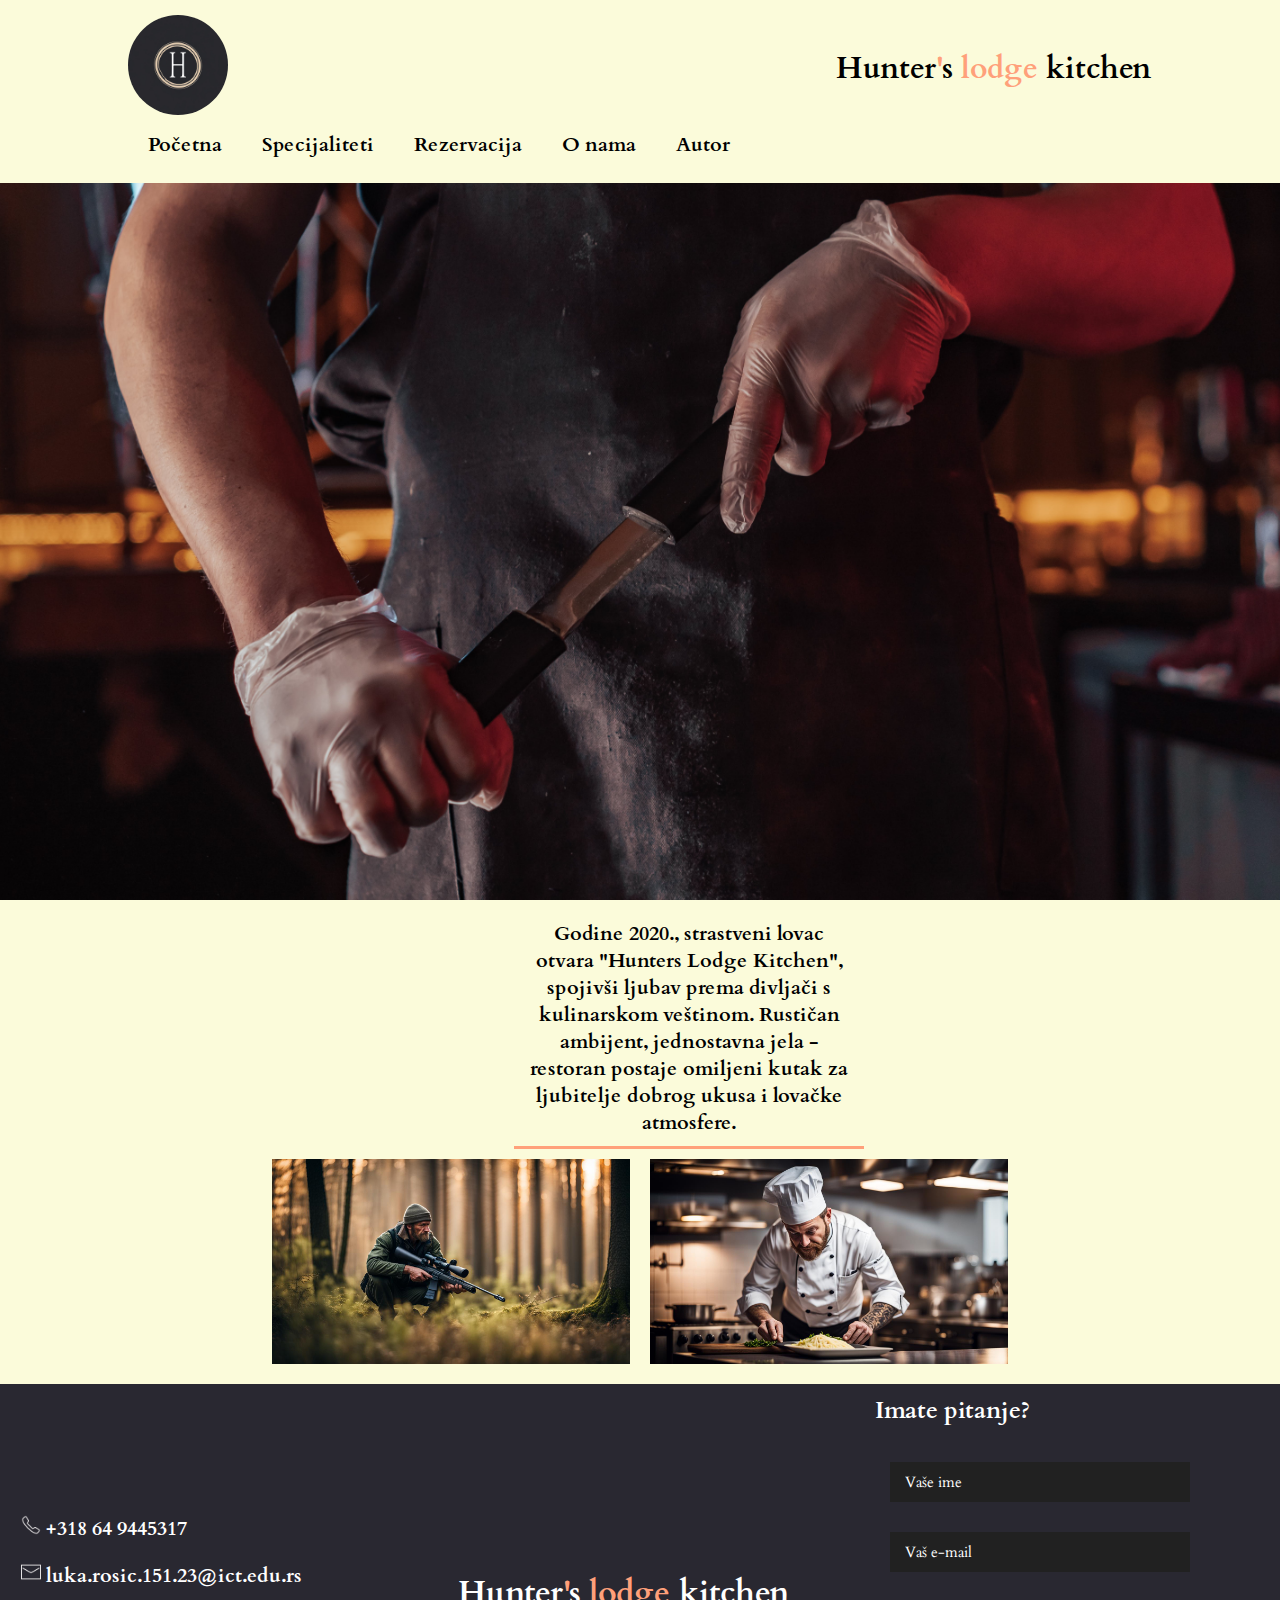
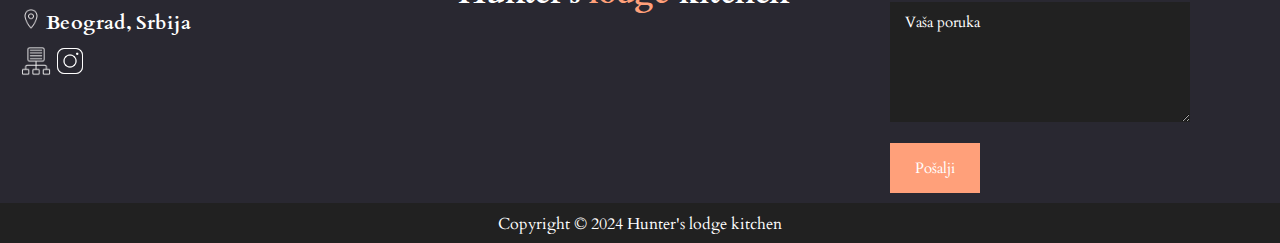
==== onama.html @ 0ed80db2 "Add files via upload" ====
<!DOCTYPE html>
<html>
<head>
  
    <meta charset="UTF-8">
    <link rel="stylesheet" href="css/style.css">
    <link rel="stylesheet" href="https://fonts.googleapis.com/css2?family=Cardo:wght@400;700&display=swap">
    <link rel="shortcut icon" href="images/icon.jpg">
    <title>Hunter's lodge kitchen</title>
</head>
<body>
  <div id="header4">
    <div class="container">
         <nav class="navigation">
                <a href="index.html"><img src="images/logo.jpg" alt="logo"class="logo"></a>
                <h1>Hunter<span>'</span>s <span>lodge</span> kitchen</h1>
                <ul id="sidebar">
                    <li><a href="index.html">Početna</a>
                    <li><a href="specijaliteti.html">Specijaliteti</a>
                    <li><a href="rezervacija.html">Rezervacija</a>
                    <li><a href="onama.html">O nama</a>
                    <li><a href="autor.html">Autor</a>
                 </ul>
         </nav>
    </div>
    <div id="header-text">
      <h1>O našoj kuhinji</h1>
    </div>

    </div>
  <div id="onama">
    <div id="tekst">
      <p>Godine 2020., strastveni lovac otvara "Hunters Lodge Kitchen", spojivši ljubav prema divljači s kulinarskom veštinom. Rustičan ambijent, jednostavna jela - restoran postaje omiljeni kutak za ljubitelje dobrog ukusa i lovačke atmosfere.</p>
    </div>
    <div id="onama-slike">
      <img src="images/lovac.jpg" alt="lovac">
      <img src="images/kuvar.jpg" alt="kuvar">
    </div>





    
   </div> 

   <footer>
    <div id="footer-content">
      <div class="social">
        <h3> <img src="images/phone.png" alt="telefon"> +318 64 9445317</h3>
        <h3> <img src="images/mail.png" alt="email"> luka.rosic.151.23@ict.edu.rs </h3>
        <h3> <img src="images/location.png" alt="telefon"> Beograd, Srbija</h3>
        <a href="sitemap.xml"><img src="images/sitemap.png" alt="sitemap"></a>
        <a href="https://instagram.com/ucanrunaway?igshid=OGQ5ZDc2ODk2ZA==" target="_blank"><img src="images/insta.png" alt="instagram"></a>
      </div>
      <div class="social">
        <h1>Hunter<span>'</span>s <span>lodge</span> kitchen</h1>
      </div>
      <div class="social">
        <h2>Imate pitanje?</h2>
        <form>
          <input type="text" name="Ime" placeholder="Vaše ime" required>
          <input type="email" name="Email" placeholder="Vaš e-mail" required>
          <textarea name="Poruka" rows="5" placeholder="Vaša poruka"></textarea>
          <button type="submit" id="submit">Pošalji</button>
        </form>
      </div>
    </div>
    <div id="copyright">
      <div id="copy">
        <p>Copyright &copy; 2024 Hunter's lodge kitchen</p>
      </div>
    </div>
  </footer>
  </body>
  </html>
---- css/style.css ----
* {
  margin: 0;
  padding: 0;
  font-family: 'Cardo', serif;
  box-sizing: border-box;
}

body {
  background: #fff;
  color: #000; 
}

html {
  scroll-behavior: smooth;
}

#header {
  width: 100%;
  height: 100vh;
  background-image: url(../images/background.jpg);
  background-size: cover;
  background-position: center;
  background-attachment: fixed
}
#header2 {
  width: 100%;
  height: 100vh;
  background-image: url(../images/specijal1.jpg);
  background-size: cover;
  background-position: center;
  background-attachment: fixed
}
#header3{
  width: 100%;
  height: 100vh;
  background-image: url(../images/restoran.jpg);
  background-size: cover;
  background-position: center;
  background-attachment: fixed
}
#header4{
  width: 100%;
  height: 100vh;
  background-image: url(../images/kuhinja.jpg);
  background-size: cover;
  background-position: center;
  background-attachment: fixed
}
#header5{
  width: 100%;
  height: 100vh;
  background-image: url(../images/autor.jpg);
  background-size: cover;
  background-position: center;
  background-attachment: fixed
}
.container {
  background-color: #fbfbda;
  opacity: 1;
  padding: 15px 10%;
}

nav {
  display: flex;
  align-items: center;
  justify-content: space-between;
  flex-wrap: wrap;
}
nav h1{
  font-size: 30px;
  
}
nav h1 span{
  color: #FFA07A; 
}


.logo {
  width: 100px;
  border-radius: 100px;
}

nav ul li {
  display: inline-block;
  list-style: none;
  margin: 10px 20px;
  font-weight: bold;
}

nav ul li a {
  color: #000;  
  text-decoration: none;
  font-size: 20px;
  position: relative;
}

nav ul li a::after {
  content: '';
  width: 0%;
  height: 3px;
  background: #FFA07A;
  position: absolute;
  left: 0;
  bottom: -6px;
  transition: 0.5s;
}

nav ul li a:hover::after {
  width: 100%;
}
#header-text{
  color: #fff;
  display: flex;
  justify-content:center;
  margin-top: 260px;
  font-size: 30px;
  text-transform: uppercase;
  opacity: 0;
  animation: fadeIn 1.5s ease-in-out forwards;
}
@keyframes fadeIn{
  from  {
    opacity: 0;
  }
  to{
    opacity: 1;
  }
}
#header-text3{
  color: #fff;
  display: flex;
  justify-content:center;
  margin-top: 150px;
  font-size: 30px;
  text-transform: uppercase;
  opacity: 0;
  animation: fadeIn 1.5s ease-in-out forwards;
}
@keyframes fadeIn{
  from  {
    opacity: 0;
  }
  to{
    opacity: 1;
  }
}

#dugme{
  margin-top: 30px;
  margin-left:   40%;
  width: 400px;
  display: flex;
  justify-content: space-between;
  opacity: 0;
  animation: fadeIn 2s ease-in-out forwards;
}
@keyframes fadeIn{
  from  {
    opacity: 0;
  }
  to{
    opacity: 1;
  }
}
#dugme a{
  text-decoration: none;
}
.btn{
  display: block;
  width: fit-content;
  border: none;
  padding: 15px 35px;
  background: #FFA07A;
  text-decoration: none;
  font-size: 20px;
  color: #fff;
  cursor: pointer;
  transition: background 0.5s;
}
.btn:hover{
  background: #fdb89c;
}
footer{ 
  height: 450px;
  background-color: #292831;
}
#footer-content{
  display: flex;
  justify-content: space-around;
  align-items: center;
  flex-wrap: wrap;
}
.social{
  width: 30%;
}
.social h3{
  padding: 10px 0px;
  color: #fff;
  font-size: 20px;
}
.social h3 img{
  width: 20px;
}
.social h2{
  color: #fff;
  padding: 10px 0px;
}
.social img{
  width: 30px;
}
.social h1{
  padding: 5px 10px;
  color: #fff;
}
.social h1 span{
  color: #FFA07A;
}
form{
  padding: 10px 15px;
}
form input, form textarea{
  width: 300px;
  border: 0;
  outline: none;
  background: #212121;
  padding: 10px 15px;
  margin: 15px 0;
  color: #fff;
  font-size: 15px;
}
::placeholder{
  color: #fff;
}
#submit{
  display: block;
  width: fit-content;
  border: none;
  padding: 15px 25px;
  background: #FFA07A;
  text-decoration: none;
  font-size: 15px;
  color: #fff;
  cursor: pointer;
  transition: background 0.5s;
}
#submit:hover{
  background: #fdb89c;
}
#copyright{
  width: 100%;
  height: 40px;
  padding-top: 10px;
  background-color: #212121;
  color: #fff;
  text-align: center;
  display: flex; 
  justify-content: center;
}
#sadrzaj{
  width: 100%;
  height: 100vh;
  margin-top: 0px;
  background-color: #fbfbda;
  display: flex;
  align-items: center;
}

#specijali {
  width: 80%;
  margin: 40px auto;
  display: flex;
  flex-wrap: wrap;
  justify-content: space-around;
}

.hrana {
  width: 30%; 
  margin: 10px;
  box-sizing: border-box;
  background-color: #fff;
  box-shadow: 2px 2px 2px 2px #000;
  display: flex;
  flex-direction: column;
  padding: 10px;
  transition: background 0.5s, transform 0.5s;
}
.hrana:hover{
  background-color: #dcdcdc;
  transform: translateY(-10px);
}
.hrana img {
  max-width: 100%;
  height: auto; 
  padding: 5px;
}

.hrana p{
  color: #000;
  font-weight: bolder;
  font-size: 20px;
  margin-left: 5px;
  text-align: center; 
}
#holder{
  width: 100%;
  display: flex;
  justify-content: center;
}
#rezervacija{
  width: 400px;
}
#rezervacija form .btn{
  margin-left: 50px;
  opacity: 0;
  animation: fadeIn 2.5s ease-in-out forwards;
}
@keyframes fadeIn{
  from  {
    opacity: 0;
  }
  to{
    opacity: 1;
  }
}
#rezervacija form input[type="time"]{
  color: #000;
  background: #fbfbda;
  opacity: 0;
  animation: fadeIn 1.5s ease-in-out forwards;
}
@keyframes fadeIn{
  from  {
    opacity: 0;
  }
  to{
    opacity: 1;
  }
}

#rezervacija form input[type="date"]{
  color: #000;
  background: #fbfbda;
  opacity: 0;
  animation: fadeIn 1.5s ease-in-out forwards;
}
@keyframes fadeIn{
  from  {
    opacity: 0;
  }
  to{
    opacity: 1;
  }
}
#onama{
  width: 100%;
  background-color: #fbfbda;
  padding: 10px;
}
#tekst{
  width: 350px;
  margin-left: 40%;
  padding: 10px;
  border-bottom: 3px solid #FFA07A;
  font-size: 20px;
  font-weight: bolder;
  text-align: center;
}
#onama-slike{
  display: flex;
  justify-content: center;
}
#onama-slike img{
  width: 30%;
  padding: 10px;
}
#kontakt{
  width: 100%;
  height: 400px;
  background-color: #fbfbda;
  display: flex;
  justify-content: space-around;
}
#kontakt-sadrzaj{
  padding: 25px;
}
#ime{
  width: max-content;
  padding: 5px;
  border-top: 2px solid #FFA07A;
  border-bottom: 2px solid #FFA07A;
}
#adresa{
  width: max-content;
  margin-top: 50px;
  padding: 5px;
  border-top: 2px solid #FFA07A;
  border-bottom: 2px solid #FFA07A;
}
#fakultet{
  width: max-content;
  margin-top: 50px;
  padding: 5px;
  border-top: 2px solid #FFA07A;
  border-bottom: 2px solid #FFA07A;
}
#autorimg{
  width: 260px;
}
#autorimg img{
  width: 100%;
  padding: 15px;
}
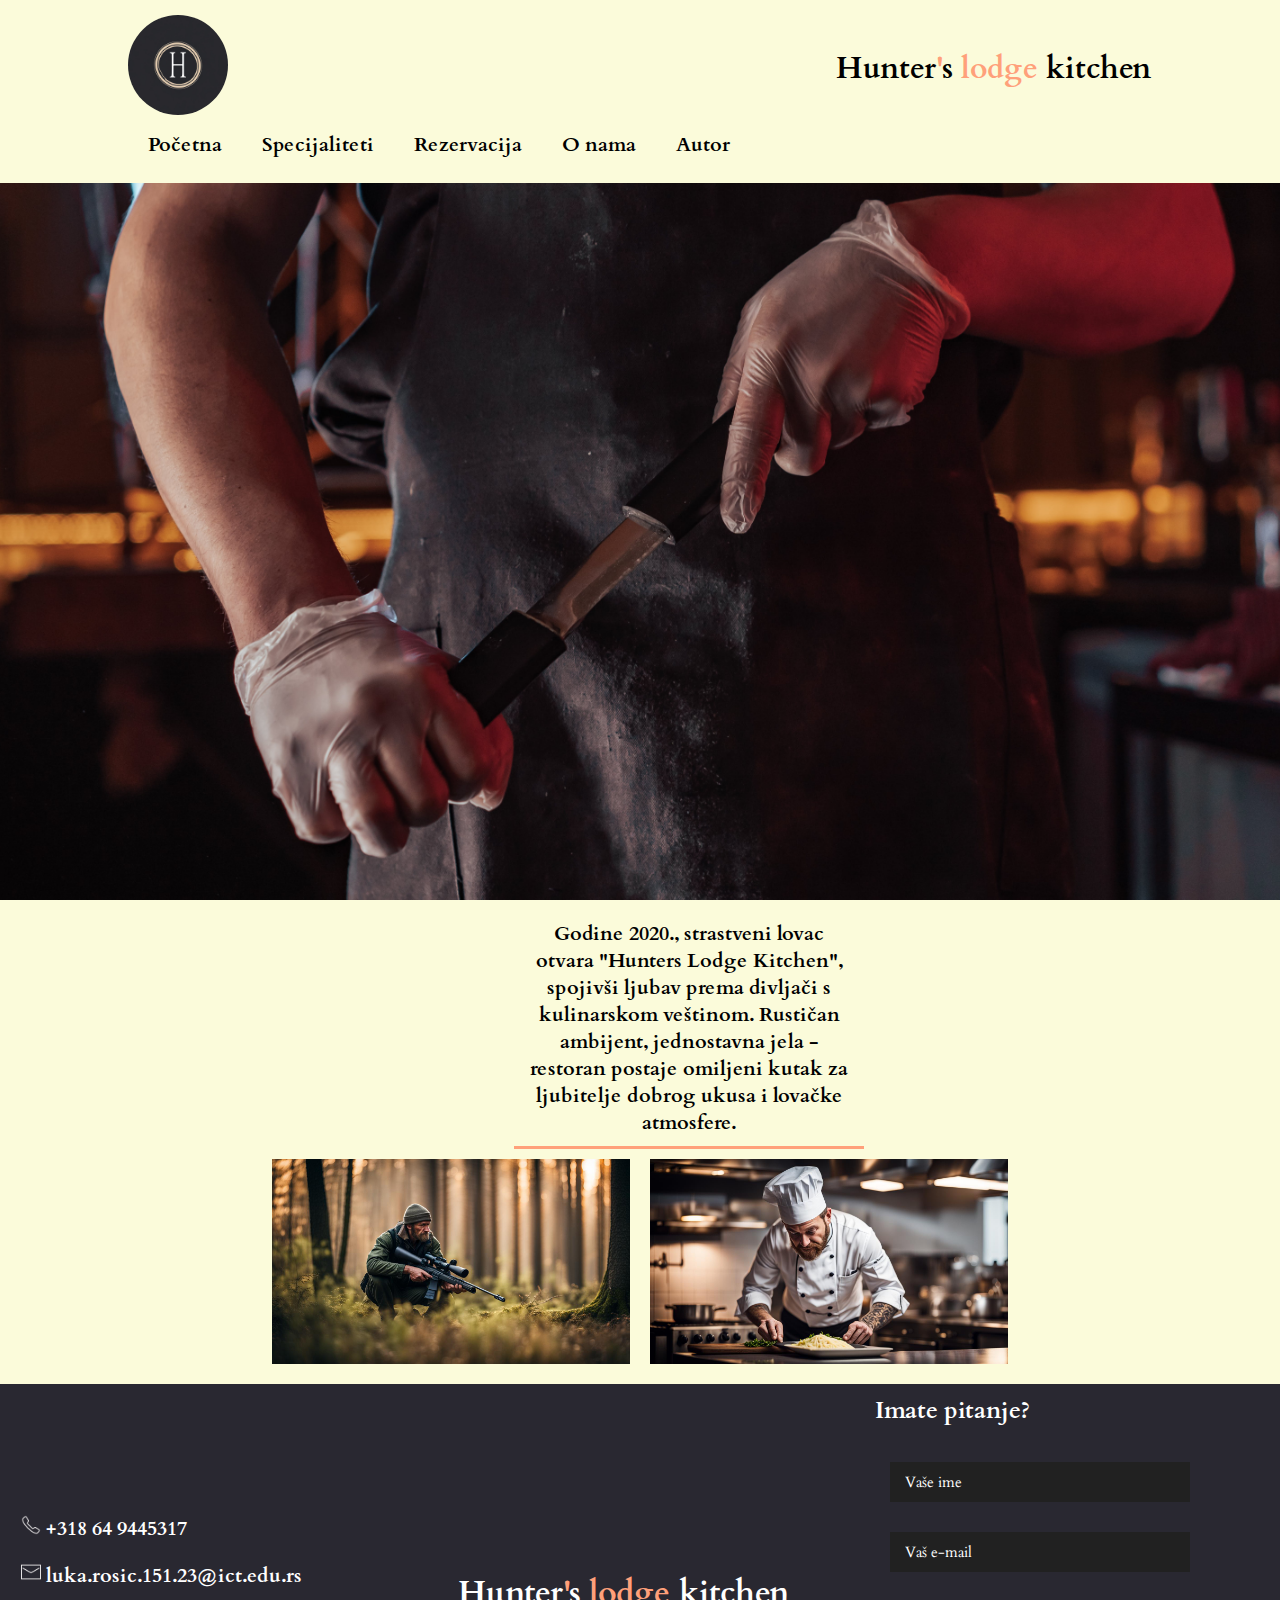
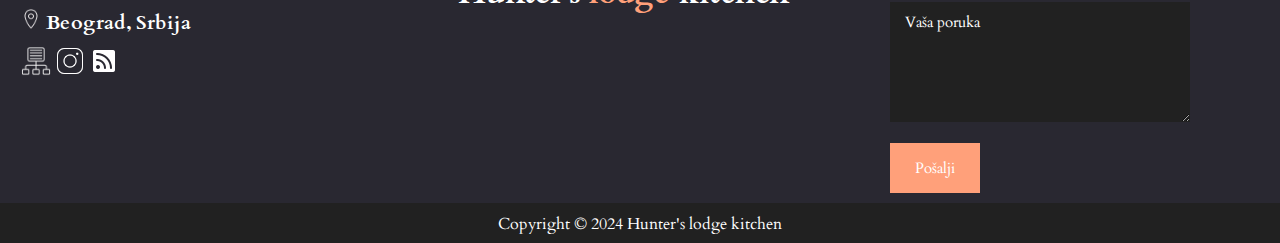
==== commit 4a809d26: "Update onama.html" ====
--- a/onama.html
+++ b/onama.html
@@ -52,6 +52,7 @@
         <h3> <img src="images/location.png" alt="telefon"> Beograd, Srbija</h3>
         <a href="sitemap.xml"><img src="images/sitemap.png" alt="sitemap"></a>
         <a href="https://instagram.com/ucanrunaway?igshid=OGQ5ZDc2ODk2ZA==" target="_blank"><img src="images/insta.png" alt="instagram"></a>
+        <a href="naziv.xml"><img src="images/rss.png"></a>
       </div>
       <div class="social">
         <h1>Hunter<span>'</span>s <span>lodge</span> kitchen</h1>
